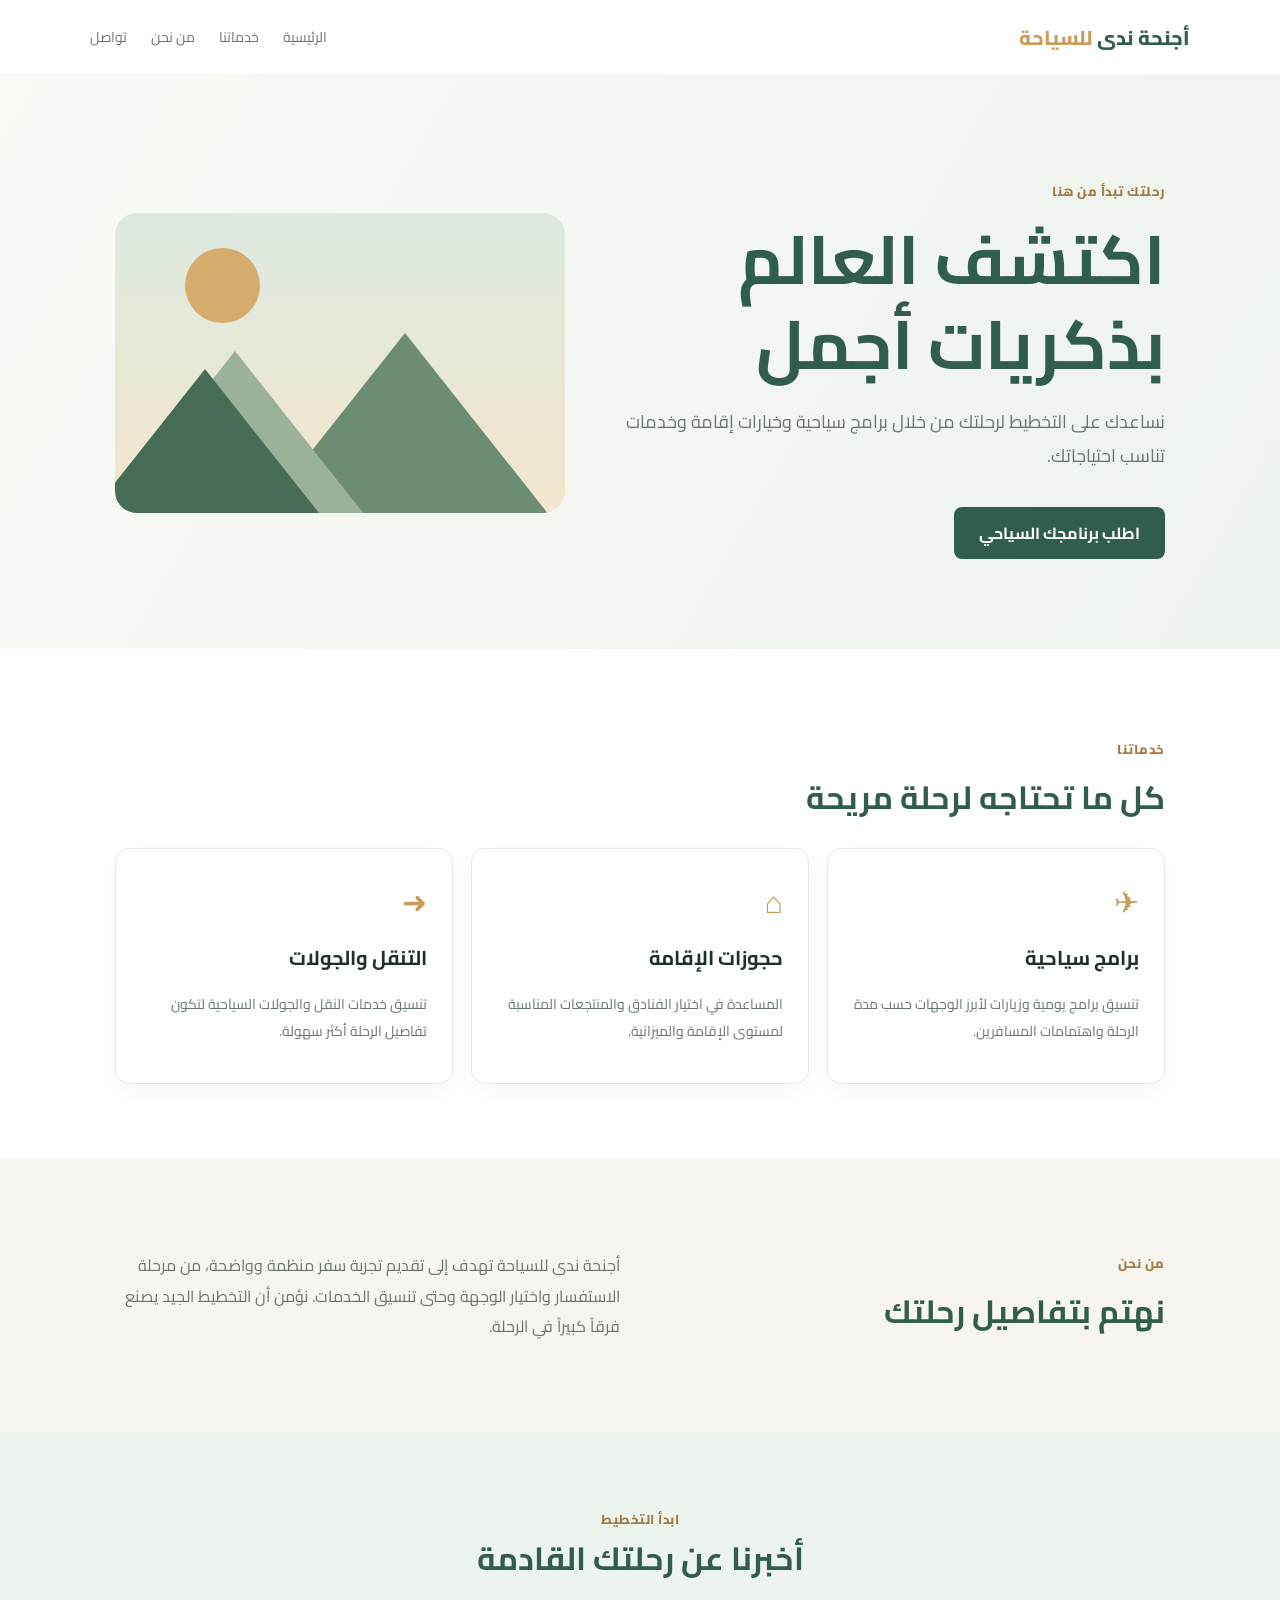
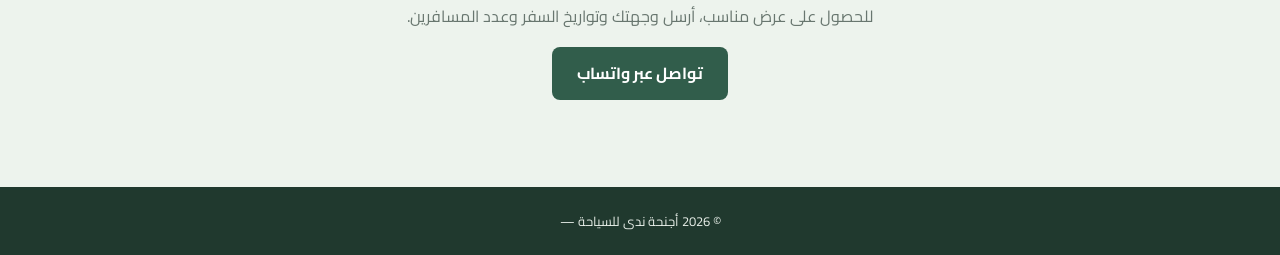
==== index.html @ 0c4587b4 "Add files via upload" ====
<!doctype html>
<html lang="ar" dir="rtl">
<head><meta charset="utf-8"><meta name="viewport" content="width=device-width, initial-scale=1"><meta name="description" content="أجنحة ندى للسياحة - خطط رحلتك بثقة"><title>أجنحة ندى للسياحة</title><link rel="stylesheet" href="style.css"></head>
<body><header class="top"><a class="brand" href="#">أجنحة ندى<span> للسياحة</span></a><nav><a href="#home">الرئيسية</a><a href="#services">خدماتنا</a><a href="#about">من نحن</a><a href="#contact">تواصل</a></nav></header>
<main><section id="home" class="hero"><div><p class="eyebrow">رحلتك تبدأ من هنا</p><h1>اكتشف العالم<br>بذكريات أجمل</h1><p class="lead">نساعدك على التخطيط لرحلتك من خلال برامج سياحية وخيارات إقامة وخدمات تناسب احتياجاتك.</p><a class="btn" href="#contact">اطلب برنامجك السياحي</a></div><div class="landscape"><div class="sun"></div><div class="mountain one"></div><div class="mountain two"></div><div class="mountain three"></div></div></section>
<section id="services" class="section"><p class="eyebrow">خدماتنا</p><h2>كل ما تحتاجه لرحلة مريحة</h2><div class="grid"><article class="card"><div class="icon">✈</div><h3>برامج سياحية</h3><p>تنسيق برامج يومية وزيارات لأبرز الوجهات حسب مدة الرحلة واهتمامات المسافرين.</p></article><article class="card"><div class="icon">⌂</div><h3>حجوزات الإقامة</h3><p>المساعدة في اختيار الفنادق والمنتجعات المناسبة لمستوى الإقامة والميزانية.</p></article><article class="card"><div class="icon">➜</div><h3>التنقل والجولات</h3><p>تنسيق خدمات النقل والجولات السياحية لتكون تفاصيل الرحلة أكثر سهولة.</p></article></div></section>
<section id="about" class="section tint split"><div><p class="eyebrow">من نحن</p><h2>نهتم بتفاصيل رحلتك</h2></div><p>أجنحة ندى للسياحة تهدف إلى تقديم تجربة سفر منظمة وواضحة، من مرحلة الاستفسار واختيار الوجهة وحتى تنسيق الخدمات. نؤمن أن التخطيط الجيد يصنع فرقاً كبيراً في الرحلة.</p></section>
<section id="contact" class="section contact"><p class="eyebrow">ابدأ التخطيط</p><h2>أخبرنا عن رحلتك القادمة</h2><p>للحصول على عرض مناسب، أرسل وجهتك وتواريخ السفر وعدد المسافرين.</p><a class="btn" href="https://wa.me/+968 9065 8862" target="_blank" rel="noopener">تواصل عبر واتساب</a><small> </small></section></main><footer>© 2026 أجنحة ندى للسياحة — </footer></body></html>
---- style.css ----
@import url('https://fonts.googleapis.com/css2?family=Cairo:wght@400;500;600;700;800&display=swap');
:root{--ink:#1e302b;--muted:#68766f;--green:#315d4b;--sage:#e9f0e9;--cream:#f7f5ef;--gold:#c89d5b}
*{box-sizing:border-box}html{scroll-behavior:smooth}body{margin:0;font-family:'Cairo',Arial,sans-serif;color:var(--ink);background:#fff;line-height:1.9}.top{height:auto;min-height:76px;padding:14px 7%;display:flex;align-items:center;justify-content:space-between;gap:20px;border-bottom:1px solid #edf0eb;background:#fff;position:sticky;top:0;z-index:5}.brand{font-size:20px;font-weight:800;color:var(--green);text-decoration:none}.brand span{color:var(--gold)}nav{display:flex;gap:24px;flex-wrap:wrap}nav a{font-size:14px;color:var(--muted);text-decoration:none}nav a:hover{color:var(--green)}.hero{padding:90px 9%;min-height:490px;display:grid;grid-template-columns:1.1fr .9fr;align-items:center;gap:50px;background:linear-gradient(120deg,#fbfaf6,#edf3ed)}h1{font-size:clamp(40px,6vw,68px);line-height:1.25;margin:8px 0 14px;color:var(--green)}h2{font-size:32px;line-height:1.4;margin:4px 0 20px;color:var(--green)}h3{margin:8px 0;font-size:20px}.eyebrow{color:#a17b43;font-size:13px;font-weight:800;letter-spacing:.5px}.lead{font-size:18px;color:var(--muted);max-width:590px}.btn{display:inline-block;background:var(--green);color:white;text-decoration:none;padding:11px 25px;border-radius:8px;margin-top:16px;font-weight:700}.btn:hover{background:#234737}.section{padding:75px 9%;}.section>p:not(.eyebrow){max-width:850px;color:var(--muted)}.tint{background:var(--cream)}.grid{display:grid;grid-template-columns:repeat(3,1fr);gap:18px;margin-top:28px}.card{background:#fff;border:1px solid #e8ece6;border-radius:14px;padding:25px;box-shadow:0 8px 24px #263d2b0a}.card p,.project p{color:var(--muted);font-size:14px}.timeline{border-right:2px solid #d8e3d9;padding-right:25px;display:grid;gap:22px}.timeline>div{position:relative}.timeline>div:before{content:'';position:absolute;right:-33px;top:9px;width:13px;height:13px;border-radius:50%;background:var(--gold)}.contact{text-align:center;background:#edf3ed}.contact p{margin:0 auto}.contact small{display:block;color:#8a928c;margin-top:12px;font-size:12px}footer{text-align:center;padding:22px;background:#20392e;color:#e7eee8;font-size:13px}.orb{width:260px;height:260px;border-radius:50%;background:linear-gradient(145deg,#315d4b,#9aaf96);display:grid;place-items:center;justify-self:center;box-shadow:0 25px 60px #315d4b33}.orb span{font-size:120px;color:#fff;font-weight:800}.hero-art{height:300px;position:relative}.mini{position:absolute;border-radius:18px;padding:24px 30px;background:#fff;box-shadow:0 15px 40px #263d2b18;font-weight:800;color:var(--green);letter-spacing:2px}.m1{top:15px;right:25px;transform:rotate(8deg)}.m2{top:110px;left:15px;transform:rotate(-8deg);background:#315d4b;color:#fff}.m3{bottom:12px;right:75px;transform:rotate(4deg);background:#e8d8b9}.projects{display:grid;grid-template-columns:repeat(3,1fr);gap:20px;margin-top:28px}.project{border:1px solid #e8ece6;border-radius:16px;overflow:hidden;background:white;box-shadow:0 10px 28px #263d2b0a}.visual{height:180px;display:flex;align-items:center;justify-content:center;flex-direction:column;font-size:54px;font-weight:800;color:white}.visual span{font-size:14px;letter-spacing:3px}.travel{background:linear-gradient(135deg,#7c9b83,#d2b77f)}.digital{background:linear-gradient(135deg,#273c58,#7892a5)}.web{background:linear-gradient(135deg,#473d63,#a18cb9)}.project-body{padding:22px}.tag{font-size:11px;color:#9b7743;font-weight:800}.project-body b{font-size:13px;color:var(--green)}.icon{font-size:30px;color:var(--gold)}.split{display:grid;grid-template-columns:1fr 1fr;gap:40px;align-items:center}.landscape{height:300px;position:relative;overflow:hidden;border-radius:22px;background:linear-gradient(#dce9e0 0%,#f3e7ce 100%)}.sun{position:absolute;width:75px;height:75px;border-radius:50%;background:#d7ad6d;top:35px;left:70px}.mountain{position:absolute;bottom:-60px;width:0;height:0;border-left:190px solid transparent;border-right:190px solid transparent;border-bottom:240px solid #6c8c73}.one{right:-30px}.two{right:140px;border-bottom-color:#9bb19a;transform:scale(.85)}.three{left:-100px;border-bottom-color:#476c58;transform:scale(.7)}
@media(max-width:760px){.top{align-items:flex-start;flex-direction:column;padding:14px 6%}nav{gap:14px}.hero{grid-template-columns:1fr;padding:60px 7%;gap:25px}.orb{width:190px;height:190px}.orb span{font-size:90px}.section{padding:55px 7%}.grid,.projects{grid-template-columns:1fr}.hero-art{height:230px}.split{grid-template-columns:1fr}h2{font-size:27px}}
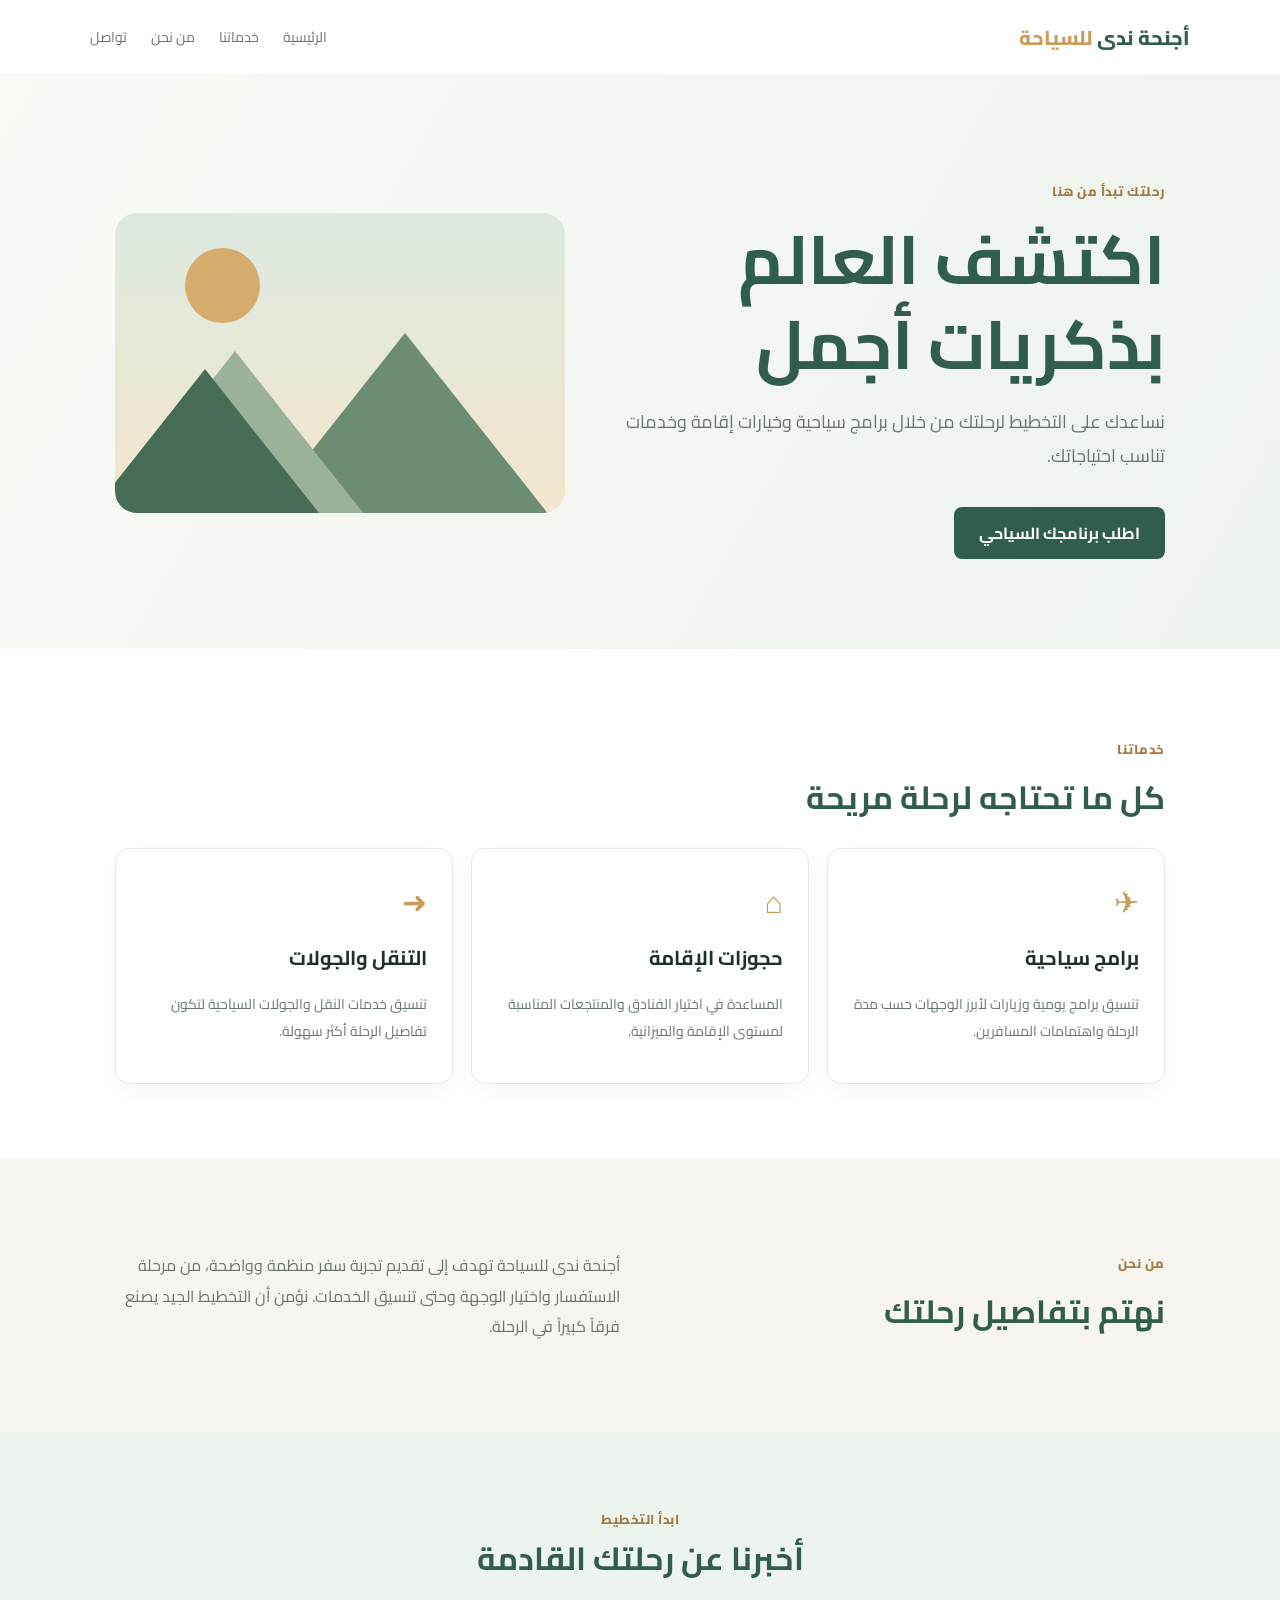
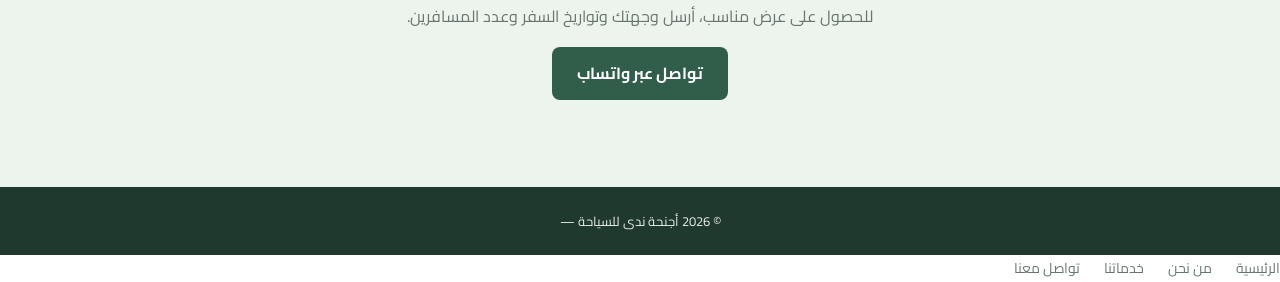
==== commit 41bb0a29: "Update index.html update" ====
--- a/index.html
+++ b/index.html
@@ -6,3 +6,9 @@
 <section id="services" class="section"><p class="eyebrow">خدماتنا</p><h2>كل ما تحتاجه لرحلة مريحة</h2><div class="grid"><article class="card"><div class="icon">✈</div><h3>برامج سياحية</h3><p>تنسيق برامج يومية وزيارات لأبرز الوجهات حسب مدة الرحلة واهتمامات المسافرين.</p></article><article class="card"><div class="icon">⌂</div><h3>حجوزات الإقامة</h3><p>المساعدة في اختيار الفنادق والمنتجعات المناسبة لمستوى الإقامة والميزانية.</p></article><article class="card"><div class="icon">➜</div><h3>التنقل والجولات</h3><p>تنسيق خدمات النقل والجولات السياحية لتكون تفاصيل الرحلة أكثر سهولة.</p></article></div></section>
 <section id="about" class="section tint split"><div><p class="eyebrow">من نحن</p><h2>نهتم بتفاصيل رحلتك</h2></div><p>أجنحة ندى للسياحة تهدف إلى تقديم تجربة سفر منظمة وواضحة، من مرحلة الاستفسار واختيار الوجهة وحتى تنسيق الخدمات. نؤمن أن التخطيط الجيد يصنع فرقاً كبيراً في الرحلة.</p></section>
 <section id="contact" class="section contact"><p class="eyebrow">ابدأ التخطيط</p><h2>أخبرنا عن رحلتك القادمة</h2><p>للحصول على عرض مناسب، أرسل وجهتك وتواريخ السفر وعدد المسافرين.</p><a class="btn" href="https://wa.me/+968 9065 8862" target="_blank" rel="noopener">تواصل عبر واتساب</a><small> </small></section></main><footer>© 2026 أجنحة ندى للسياحة — </footer></body></html> 
+<nav>
+  <a href="index.html">الرئيسية</a>
+  <a href="about.html">من نحن</a>
+  <a href="services.html">خدماتنا</a>
+  <a href="contact.html">تواصل معنا</a>
+</nav>
